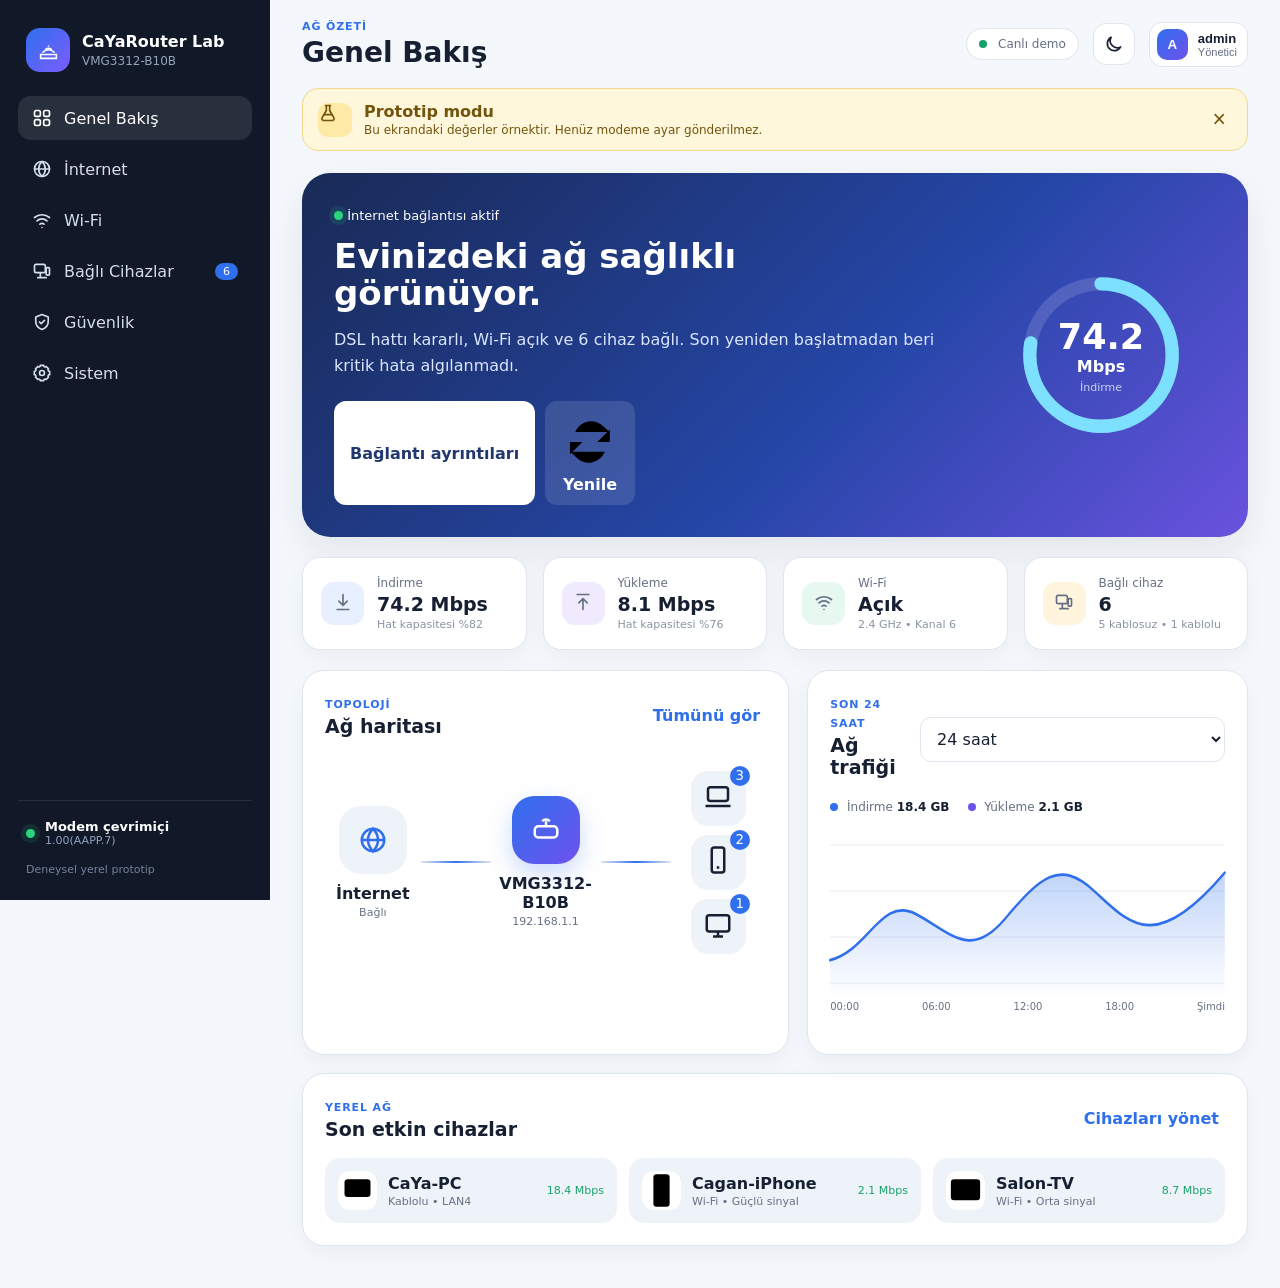
==== ui-prototype/index.html @ 86ac506f "feat: add modern CaYaRouter dashboard prototype" ====
<!doctype html>
<html lang="tr">
<head>
  <meta charset="utf-8">
  <meta name="viewport" content="width=device-width, initial-scale=1">
  <meta name="color-scheme" content="light dark">
  <title>CaYaRouter Lab — Zyxel VMG3312-B10B</title>
  <link rel="stylesheet" href="styles.css">
</head>
<body>
  <div class="app-shell">
    <aside class="sidebar" id="sidebar">
      <div class="brand">
        <div class="brand-mark" aria-hidden="true">
          <svg viewBox="0 0 48 48"><path d="M10 31h28v7H10zM14 27a14 14 0 0 1 20 0M19 22a7 7 0 0 1 10 0M24 16h.01"/></svg>
        </div>
        <div>
          <strong>CaYaRouter Lab</strong>
          <span>VMG3312-B10B</span>
        </div>
      </div>

      <nav class="main-nav" aria-label="Ana menü">
        <button class="nav-item active" data-page="overview">
          <span class="nav-icon" data-icon="dashboard"></span>
          <span>Genel Bakış</span>
        </button>
        <button class="nav-item" data-page="internet">
          <span class="nav-icon" data-icon="globe"></span>
          <span>İnternet</span>
        </button>
        <button class="nav-item" data-page="wifi">
          <span class="nav-icon" data-icon="wifi"></span>
          <span>Wi‑Fi</span>
        </button>
        <button class="nav-item" data-page="devices">
          <span class="nav-icon" data-icon="devices"></span>
          <span>Bağlı Cihazlar</span>
          <span class="nav-count">6</span>
        </button>
        <button class="nav-item" data-page="security">
          <span class="nav-icon" data-icon="shield"></span>
          <span>Güvenlik</span>
        </button>
        <button class="nav-item" data-page="system">
          <span class="nav-icon" data-icon="settings"></span>
          <span>Sistem</span>
        </button>
      </nav>

      <div class="sidebar-footer">
        <div class="device-health">
          <span class="status-dot online"></span>
          <div>
            <strong>Modem çevrimiçi</strong>
            <span>1.00(AAPP.7)</span>
          </div>
        </div>
        <p>Deneysel yerel prototip</p>
      </div>
    </aside>

    <main class="workspace">
      <header class="topbar">
        <div class="topbar-left">
          <button class="icon-button mobile-only" id="menuButton" aria-label="Menüyü aç">
            <span data-icon="menu"></span>
          </button>
          <div>
            <p class="eyebrow" id="pageEyebrow">Ağ özeti</p>
            <h1 id="pageTitle">Genel Bakış</h1>
          </div>
        </div>
        <div class="topbar-actions">
          <div class="live-pill"><span></span> Canlı demo</div>
          <button class="icon-button" id="themeButton" aria-label="Temayı değiştir"><span data-icon="moon"></span></button>
          <button class="profile-button" aria-label="Hesap menüsü">
            <span class="avatar">A</span>
            <span class="profile-copy"><strong>admin</strong><small>Yönetici</small></span>
          </button>
        </div>
      </header>

      <div class="demo-banner">
        <span data-icon="flask"></span>
        <div><strong>Prototip modu</strong><span>Bu ekrandaki değerler örnektir. Henüz modeme ayar gönderilmez.</span></div>
        <button id="dismissBanner" aria-label="Bildirimi kapat">×</button>
      </div>

      <section class="page active" id="page-overview" data-title="Genel Bakış" data-eyebrow="Ağ özeti">
        <div class="hero-card">
          <div class="hero-copy">
            <span class="hero-kicker"><span class="status-dot online"></span> İnternet bağlantısı aktif</span>
            <h2>Evinizdeki ağ sağlıklı görünüyor.</h2>
            <p>DSL hattı kararlı, Wi‑Fi açık ve 6 cihaz bağlı. Son yeniden başlatmadan beri kritik hata algılanmadı.</p>
            <div class="hero-actions">
              <button class="primary-button" data-page-link="internet">Bağlantı ayrıntıları</button>
              <button class="secondary-button" id="refreshOverview"><span data-icon="refresh"></span> Yenile</button>
            </div>
          </div>
          <div class="speed-ring" aria-label="İndirme hızı 74 megabit">
            <svg viewBox="0 0 160 160" role="img">
              <circle class="ring-track" cx="80" cy="80" r="64"></circle>
              <circle class="ring-value" cx="80" cy="80" r="64"></circle>
            </svg>
            <div><strong>74.2</strong><span>Mbps</span><small>İndirme</small></div>
          </div>
        </div>

        <div class="stats-grid">
          <article class="stat-card">
            <div class="stat-icon blue"><span data-icon="download"></span></div>
            <div><span>İndirme</span><strong>74.2 Mbps</strong><small>Hat kapasitesi %82</small></div>
          </article>
          <article class="stat-card">
            <div class="stat-icon violet"><span data-icon="upload"></span></div>
            <div><span>Yükleme</span><strong>8.1 Mbps</strong><small>Hat kapasitesi %76</small></div>
          </article>
          <article class="stat-card">
            <div class="stat-icon green"><span data-icon="wifi"></span></div>
            <div><span>Wi‑Fi</span><strong>Açık</strong><small>2.4 GHz • Kanal 6</small></div>
          </article>
          <article class="stat-card">
            <div class="stat-icon amber"><span data-icon="devices"></span></div>
            <div><span>Bağlı cihaz</span><strong>6</strong><small>5 kablosuz • 1 kablolu</small></div>
          </article>
        </div>

        <div class="content-grid">
          <article class="panel network-panel">
            <div class="panel-header">
              <div><span class="panel-kicker">Topoloji</span><h3>Ağ haritası</h3></div>
              <button class="text-button" data-page-link="devices">Tümünü gör</button>
            </div>
            <div class="network-map">
              <div class="network-node internet-node"><span data-icon="globe"></span><strong>İnternet</strong><small>Bağlı</small></div>
              <div class="network-line line-one"></div>
              <div class="network-node router-node"><span data-icon="router"></span><strong>VMG3312-B10B</strong><small>192.168.1.1</small></div>
              <div class="network-line line-two"></div>
              <div class="client-cluster">
                <div class="client-bubble"><span data-icon="laptop"></span><small>3</small></div>
                <div class="client-bubble"><span data-icon="phone"></span><small>2</small></div>
                <div class="client-bubble"><span data-icon="tv"></span><small>1</small></div>
              </div>
            </div>
          </article>

          <article class="panel activity-panel">
            <div class="panel-header">
              <div><span class="panel-kicker">Son 24 saat</span><h3>Ağ trafiği</h3></div>
              <select aria-label="Trafik süresi"><option>24 saat</option><option>7 gün</option></select>
            </div>
            <div class="traffic-summary"><span><i class="legend download"></i> İndirme <strong>18.4 GB</strong></span><span><i class="legend upload"></i> Yükleme <strong>2.1 GB</strong></span></div>
            <div class="traffic-chart" aria-label="Örnek trafik grafiği">
              <svg viewBox="0 0 620 190" preserveAspectRatio="none">
                <defs><linearGradient id="areaFill" x1="0" y1="0" x2="0" y2="1"><stop offset="0" stop-color="currentColor" stop-opacity=".3"/><stop offset="1" stop-color="currentColor" stop-opacity="0"/></linearGradient></defs>
                <g class="grid-lines"><path d="M0 25H620M0 75H620M0 125H620M0 175H620"/></g>
                <path class="chart-area" d="M0 150 C60 140,80 80,135 100 S220 150,275 105 S360 40,415 75 S510 145,620 55 L620 190 L0 190 Z"/>
                <path class="chart-line" d="M0 150 C60 140,80 80,135 100 S220 150,275 105 S360 40,415 75 S510 145,620 55"/>
              </svg>
              <div class="chart-labels"><span>00:00</span><span>06:00</span><span>12:00</span><span>18:00</span><span>Şimdi</span></div>
            </div>
          </article>
        </div>

        <article class="panel devices-preview">
          <div class="panel-header">
            <div><span class="panel-kicker">Yerel ağ</span><h3>Son etkin cihazlar</h3></div>
            <button class="text-button" data-page-link="devices">Cihazları yönet</button>
          </div>
          <div class="device-list" id="overviewDeviceList"></div>
        </article>
      </section>

      <section class="page" id="page-internet" data-title="İnternet" data-eyebrow="WAN ve DSL">
        <div class="section-grid two-columns">
          <article class="panel detail-card">
            <div class="panel-header"><div><span class="panel-kicker">WAN durumu</span><h3>İnternet bağlantısı</h3></div><span class="badge success">Bağlı</span></div>
            <dl class="detail-list">
              <div><dt>Bağlantı türü</dt><dd>PPPoE</dd></div>
              <div><dt>IPv4 adresi</dt><dd>100.72.18.42</dd></div>
              <div><dt>DNS</dt><dd>Otomatik</dd></div>
              <div><dt>Çalışma süresi</dt><dd>2 saat 18 dakika</dd></div>
            </dl>
          </article>
          <article class="panel detail-card">
            <div class="panel-header"><div><span class="panel-kicker">DSL hattı</span><h3>Hat değerleri</h3></div><span class="badge success">Kararlı</span></div>
            <dl class="detail-list">
              <div><dt>Mod</dt><dd>VDSL2 17a</dd></div>
              <div><dt>SNR</dt><dd>10.8 / 12.1 dB</dd></div>
              <div><dt>Hat zayıflaması</dt><dd>8.4 / 3.1 dB</dd></div>
              <div><dt>CRC hatası</dt><dd>0</dd></div>
            </dl>
          </article>
        </div>
        <article class="panel">
          <div class="panel-header"><div><span class="panel-kicker">Bağlantı profili</span><h3>WAN yapılandırması</h3></div><span class="badge neutral">Salt okunur demo</span></div>
          <div class="form-grid">
            <label>Servis adı<input value="TTNET_VDSL" disabled></label>
            <label>VLAN ID<input value="35" disabled></label>
            <label>MTU<input value="1492" disabled></label>
            <label>IP sürümü<select disabled><option>IPv4 / IPv6</option></select></label>
          </div>
        </article>
      </section>

      <section class="page" id="page-wifi" data-title="Wi‑Fi" data-eyebrow="Kablosuz ağ">
        <div class="section-grid two-columns">
          <article class="panel wifi-card">
            <div class="panel-header"><div><span class="panel-kicker">Ana ağ</span><h3>CaYaHome</h3></div><label class="switch"><input type="checkbox" checked><span></span></label></div>
            <div class="wifi-hero"><span data-icon="wifi"></span><div><strong>2.4 GHz</strong><small>802.11n • Kanal 6 • WPA2</small></div></div>
            <dl class="detail-list compact"><div><dt>Bağlı cihaz</dt><dd>5</dd></div><div><dt>Kanal genişliği</dt><dd>20 MHz</dd></div><div><dt>Sinyal</dt><dd>İyi</dd></div></dl>
            <button class="secondary-button demo-action">Ağı düzenle</button>
          </article>
          <article class="panel wifi-card guest">
            <div class="panel-header"><div><span class="panel-kicker">Misafir ağı</span><h3>CaYaGuest</h3></div><label class="switch"><input type="checkbox"><span></span></label></div>
            <div class="wifi-hero"><span data-icon="users"></span><div><strong>Kapalı</strong><small>Ayrı ve güvenli misafir erişimi</small></div></div>
            <dl class="detail-list compact"><div><dt>İstemci yalıtımı</dt><dd>Açık</dd></div><div><dt>Süre sınırı</dt><dd>4 saat</dd></div><div><dt>Hız sınırı</dt><dd>20 Mbps</dd></div></dl>
            <button class="secondary-button demo-action">Misafir ağı oluştur</button>
          </article>
        </div>
      </section>

      <section class="page" id="page-devices" data-title="Bağlı Cihazlar" data-eyebrow="Yerel ağ istemcileri">
        <article class="panel">
          <div class="panel-header stacked-mobile">
            <div><span class="panel-kicker">6 aktif istemci</span><h3>Cihaz listesi</h3></div>
            <div class="toolbar"><input id="deviceSearch" type="search" placeholder="Cihaz ara"><select id="deviceFilter"><option value="all">Tümü</option><option value="wifi">Kablosuz</option><option value="ethernet">Kablolu</option></select></div>
          </div>
          <div class="device-table-wrap"><table class="device-table"><thead><tr><th>Cihaz</th><th>Bağlantı</th><th>IP adresi</th><th>Aktivite</th><th></th></tr></thead><tbody id="deviceTableBody"></tbody></table></div>
        </article>
      </section>

      <section class="page" id="page-security" data-title="Güvenlik" data-eyebrow="Koruma ve erişim">
        <div class="section-grid three-columns">
          <article class="panel security-card"><span class="security-icon success"><span data-icon="shield"></span></span><h3>Güvenlik duvarı</h3><p>WAN tarafından gelen istenmeyen bağlantılar engelleniyor.</p><label class="switch"><input type="checkbox" checked><span></span></label></article>
          <article class="panel security-card"><span class="security-icon success"><span data-icon="lock"></span></span><h3>WPA2 koruması</h3><p>Ana kablosuz ağ güçlü şifreleme kullanıyor.</p><span class="badge success">Etkin</span></article>
          <article class="panel security-card"><span class="security-icon warning"><span data-icon="alert"></span></span><h3>Uzaktan yönetim</h3><p>WAN üzerinden yönetim erişimi kapalı tutuluyor.</p><span class="badge success">Güvenli</span></article>
        </div>
      </section>

      <section class="page" id="page-system" data-title="Sistem" data-eyebrow="Cihaz yönetimi">
        <div class="section-grid two-columns">
          <article class="panel detail-card">
            <div class="panel-header"><div><span class="panel-kicker">Cihaz</span><h3>Sistem bilgileri</h3></div></div>
            <dl class="detail-list"><div><dt>Model</dt><dd>VMG3312-B10B</dd></div><div><dt>Firmware</dt><dd>1.00(AAPP.7)</dd></div><div><dt>Donanım</dt><dd>Broadcom 963168VX</dd></div><div><dt>Yerel IP</dt><dd>192.168.1.1</dd></div></dl>
          </article>
          <article class="panel quick-actions">
            <div class="panel-header"><div><span class="panel-kicker">Bakım</span><h3>Hızlı işlemler</h3></div></div>
            <button class="action-row demo-action"><span data-icon="backup"></span><div><strong>Yapılandırmayı yedekle</strong><small>Ayarların bir kopyasını indir</small></div><span>›</span></button>
            <button class="action-row demo-action"><span data-icon="refresh"></span><div><strong>Modemi yeniden başlat</strong><small>Bağlantı kısa süre kesilir</small></div><span>›</span></button>
            <button class="action-row demo-action"><span data-icon="update"></span><div><strong>Firmware yönetimi</strong><small>Mevcut sürüm AAPP7</small></div><span>›</span></button>
          </article>
        </div>
      </section>

      <div class="toast" id="toast" role="status" aria-live="polite"></div>
    </main>
  </div>
  <script src="app.js"></script>
</body>
</html>
---- ui-prototype/styles.css ----
:root{--bg:#f4f7fb;--surface:#ffffff;--surface-2:#eef3f9;--text:#172033;--muted:#667085;--line:#dfe6ef;--primary:#2f6fed;--primary-2:#6f52ed;--success:#16a36a;--warning:#f59e0b;--danger:#d92d20;--shadow:0 16px 40px rgba(28,39,64,.08);--radius:22px;--sidebar:#111827;--sidebar-text:#d5deeb}*{box-sizing:border-box}html{font-family:Inter,ui-sans-serif,system-ui,-apple-system,BlinkMacSystemFont,"Segoe UI",sans-serif;background:var(--bg);color:var(--text)}body{margin:0;min-width:320px}.app-shell{display:grid;grid-template-columns:270px 1fr;min-height:100vh}.sidebar{position:sticky;top:0;height:100vh;background:var(--sidebar);color:var(--sidebar-text);padding:24px 18px;display:flex;flex-direction:column;z-index:20}.brand{display:flex;gap:12px;align-items:center;padding:4px 8px 24px}.brand-mark{width:44px;height:44px;border-radius:14px;display:grid;place-items:center;background:linear-gradient(135deg,#2f6fed,#7c5cff)}.brand-mark svg{width:27px;fill:none;stroke:#fff;stroke-width:2.8;stroke-linecap:round}.brand strong{display:block;color:#fff;font-size:16px}.brand span{display:block;font-size:12px;color:#93a4bd;margin-top:3px}.main-nav{display:grid;gap:7px}.nav-item{border:0;background:transparent;color:inherit;width:100%;display:flex;align-items:center;gap:12px;padding:12px 14px;border-radius:13px;cursor:pointer;font:inherit;text-align:left}.nav-item:hover,.nav-item.active{background:rgba(255,255,255,.1);color:#fff}.nav-icon{width:20px;height:20px;display:inline-grid;place-items:center}.nav-icon svg,.icon-button svg,.stat-icon svg,.wifi-hero svg,.security-icon svg,.action-row svg,.demo-banner svg{width:20px;height:20px;fill:none;stroke:currentColor;stroke-width:2;stroke-linecap:round;stroke-linejoin:round}.nav-count{margin-left:auto;background:#2f6fed;color:#fff;border-radius:999px;padding:2px 8px;font-size:11px}.sidebar-footer{margin-top:auto;border-top:1px solid rgba(255,255,255,.1);padding:18px 8px 0}.device-health{display:flex;gap:10px;align-items:center}.device-health strong,.device-health span{display:block}.device-health strong{color:#fff;font-size:13px}.device-health span{font-size:11px;color:#93a4bd}.sidebar-footer p{font-size:11px;color:#74839a;margin:16px 0 0}.status-dot{display:inline-block;width:9px;height:9px;border-radius:50%}.status-dot.online{background:#2bd47d;box-shadow:0 0 0 5px rgba(43,212,125,.12)}.workspace{min-width:0;padding:0 32px 42px}.topbar{height:88px;display:flex;align-items:center;justify-content:space-between;gap:20px}.topbar-left,.topbar-actions{display:flex;align-items:center;gap:14px}.eyebrow,.panel-kicker{margin:0;color:var(--primary);font-weight:700;text-transform:uppercase;letter-spacing:.08em;font-size:11px}.topbar h1{margin:3px 0 0;font-size:28px}.live-pill{padding:8px 12px;border:1px solid var(--line);border-radius:999px;background:var(--surface);font-size:12px;color:var(--muted)}.live-pill span{display:inline-block;width:8px;height:8px;background:var(--success);border-radius:50%;margin-right:7px}.icon-button,.profile-button{border:1px solid var(--line);background:var(--surface);color:var(--text);border-radius:13px;cursor:pointer}.icon-button{width:42px;height:42px;display:grid;place-items:center}.profile-button{display:flex;align-items:center;gap:10px;padding:6px 10px 6px 7px}.avatar{width:31px;height:31px;border-radius:10px;display:grid;place-items:center;background:linear-gradient(135deg,#2f6fed,#6f52ed);color:#fff;font-weight:800}.profile-copy strong,.profile-copy small{display:block;text-align:left}.profile-copy strong{font-size:13px}.profile-copy small{font-size:11px;color:var(--muted)}.demo-banner{display:flex;align-items:center;gap:12px;background:#fff7dc;border:1px solid #f4d98b;color:#72540c;border-radius:16px;padding:13px 15px;margin-bottom:22px}.demo-banner>span{width:34px;height:34px;display:grid;place-items:center;background:#ffe9a6;border-radius:10px}.demo-banner strong,.demo-banner span{display:block}.demo-banner div span{font-size:12px;margin-top:2px}.demo-banner button{margin-left:auto;border:0;background:transparent;font-size:23px;color:inherit;cursor:pointer}.page{display:none;animation:fade .18s ease}.page.active{display:block}@keyframes fade{from{opacity:.4;transform:translateY(4px)}to{opacity:1;transform:none}}.hero-card{display:grid;grid-template-columns:1fr 230px;align-items:center;gap:36px;padding:32px;background:linear-gradient(135deg,#192a56,#2546a7 58%,#6952de);color:#fff;border-radius:28px;box-shadow:var(--shadow)}.hero-kicker{font-size:13px}.hero-copy h2{font-size:34px;line-height:1.08;margin:14px 0 10px;max-width:700px}.hero-copy p{max-width:690px;color:#dbe6ff;line-height:1.6}.hero-actions{display:flex;gap:10px;margin-top:22px}.primary-button,.secondary-button,.text-button{border:0;font:inherit;cursor:pointer}.primary-button{background:#fff;color:#20386f;border-radius:12px;padding:11px 16px;font-weight:750}.secondary-button{background:var(--surface-2);color:var(--text);border-radius:12px;padding:11px 15px;font-weight:700}.hero-card .secondary-button{background:rgba(255,255,255,.12);color:#fff}.speed-ring{position:relative;width:178px;height:178px;justify-self:center}.speed-ring svg{width:100%;transform:rotate(-90deg)}.ring-track,.ring-value{fill:none;stroke-width:12}.ring-track{stroke:rgba(255,255,255,.14)}.ring-value{stroke:#7ee0ff;stroke-dasharray:402;stroke-dashoffset:90;stroke-linecap:round}.speed-ring div{position:absolute;inset:0;display:grid;place-content:center;text-align:center}.speed-ring strong{font-size:35px}.speed-ring span,.speed-ring small{display:block}.speed-ring span{font-weight:700}.speed-ring small{color:#c8d4ef;font-size:11px;margin-top:5px}.stats-grid{display:grid;grid-template-columns:repeat(4,1fr);gap:16px;margin:20px 0}.stat-card,.panel{background:var(--surface);border:1px solid var(--line);box-shadow:0 8px 22px rgba(28,39,64,.045)}.stat-card{display:flex;gap:13px;align-items:center;padding:18px;border-radius:18px}.stat-icon{width:43px;height:43px;border-radius:13px;display:grid;place-items:center}.stat-icon.blue{background:#e8f0ff;color:#2f6fed}.stat-icon.violet{background:#efeafd;color:#6f52ed}.stat-icon.green{background:#e7f8f1;color:#16a36a}.stat-icon.amber{background:#fff4dd;color:#d98b00}.stat-card span,.stat-card strong,.stat-card small{display:block}.stat-card span{color:var(--muted);font-size:12px}.stat-card strong{font-size:19px;margin:3px 0}.stat-card small{color:#8a94a6;font-size:11px}.content-grid{display:grid;grid-template-columns:1.05fr .95fr;gap:18px}.panel{border-radius:var(--radius);padding:22px}.panel-header{display:flex;align-items:center;justify-content:space-between;gap:14px}.panel-header h3{margin:3px 0 0;font-size:19px}.text-button{background:transparent;color:var(--primary);font-weight:700}.network-map{min-height:250px;display:grid;grid-template-columns:1fr 70px 1.15fr 70px 1fr;align-items:center}.network-node{text-align:center}.network-node>span{width:68px;height:68px;border-radius:22px;display:grid;place-items:center;margin:0 auto 10px;background:var(--surface-2);color:var(--primary)}.network-node svg,.client-bubble svg{width:30px;height:30px;fill:none;stroke:currentColor;stroke-width:2}.network-node strong,.network-node small{display:block}.network-node small{font-size:11px;color:var(--muted);margin-top:3px}.router-node>span{background:linear-gradient(135deg,#2f6fed,#6f52ed);color:#fff;box-shadow:0 10px 25px rgba(47,111,237,.25)}.network-line{height:2px;background:linear-gradient(90deg,var(--line),var(--primary),var(--line))}.client-cluster{display:flex;justify-content:center;gap:9px;flex-wrap:wrap}.client-bubble{position:relative;width:55px;height:55px;border-radius:17px;background:var(--surface-2);display:grid;place-items:center;color:var(--text)}.client-bubble small{position:absolute;right:-4px;top:-5px;background:var(--primary);color:#fff;width:20px;height:20px;border-radius:50%;display:grid;place-items:center}.traffic-summary{display:flex;gap:18px;margin:22px 0 8px;color:var(--muted);font-size:12px}.traffic-summary strong{color:var(--text)}.legend{display:inline-block;width:8px;height:8px;border-radius:50%;margin-right:5px}.legend.download{background:var(--primary)}.legend.upload{background:var(--primary-2)}.traffic-chart{height:210px;color:var(--primary)}.traffic-chart svg{width:100%;height:175px;overflow:visible}.grid-lines path{stroke:var(--line);stroke-width:1}.chart-area{fill:url(#areaFill)}.chart-line{fill:none;stroke:currentColor;stroke-width:3;stroke-linecap:round}.chart-labels{display:flex;justify-content:space-between;color:var(--muted);font-size:10px}.devices-preview{margin-top:18px}.device-list{display:grid;grid-template-columns:repeat(3,1fr);gap:12px;margin-top:18px}.device-card{display:flex;align-items:center;gap:11px;padding:13px;border-radius:15px;background:var(--surface-2)}.device-card .device-icon{width:39px;height:39px;border-radius:12px;background:var(--surface);display:grid;place-items:center}.device-card strong,.device-card small{display:block}.device-card small{color:var(--muted);font-size:11px;margin-top:2px}.device-card .device-activity{margin-left:auto;font-size:11px;color:var(--success)}.section-grid{display:grid;gap:18px}.two-columns{grid-template-columns:repeat(2,1fr)}.three-columns{grid-template-columns:repeat(3,1fr)}.detail-list{margin:18px 0 0}.detail-list div{display:flex;justify-content:space-between;gap:14px;padding:13px 0;border-bottom:1px solid var(--line)}.detail-list div:last-child{border-bottom:0}.detail-list dt{color:var(--muted)}.detail-list dd{margin:0;font-weight:700}.detail-list.compact{font-size:13px}.badge{padding:6px 9px;border-radius:999px;font-size:11px;font-weight:700}.badge.success{background:#e8f8f1;color:#0d8a59}.badge.neutral{background:var(--surface-2);color:var(--muted)}.form-grid{display:grid;grid-template-columns:repeat(2,1fr);gap:16px;margin-top:20px}.form-grid label{font-size:12px;color:var(--muted)}input,select{width:100%;margin-top:7px;padding:11px 12px;border:1px solid var(--line);border-radius:11px;background:var(--surface);color:var(--text);font:inherit}.wifi-card .secondary-button{margin-top:16px}.wifi-hero{display:flex;align-items:center;gap:15px;margin:22px 0;background:var(--surface-2);padding:17px;border-radius:16px}.wifi-hero>span{width:48px;height:48px;display:grid;place-items:center;background:var(--surface);border-radius:15px;color:var(--primary)}.wifi-hero strong,.wifi-hero small{display:block}.wifi-hero small{color:var(--muted);margin-top:4px}.switch{display:inline-flex}.switch input{display:none}.switch span{width:44px;height:25px;border-radius:999px;background:#cbd5e1;position:relative;transition:.2s}.switch span:after{content:"";position:absolute;width:19px;height:19px;border-radius:50%;background:#fff;left:3px;top:3px;transition:.2s}.switch input:checked+span{background:var(--primary)}.switch input:checked+span:after{transform:translateX(19px)}.toolbar{display:flex;gap:10px}.toolbar input{width:230px}.toolbar input,.toolbar select{margin:0}.device-table-wrap{overflow:auto;margin-top:18px}.device-table{border-collapse:collapse;width:100%;min-width:760px}.device-table th,.device-table td{text-align:left;padding:14px;border-bottom:1px solid var(--line);font-size:13px}.device-table th{color:var(--muted);font-size:11px;text-transform:uppercase;letter-spacing:.06em}.table-device{display:flex;align-items:center;gap:11px}.table-device>span{width:38px;height:38px;border-radius:11px;background:var(--surface-2);display:grid;place-items:center}.table-device strong,.table-device small{display:block}.table-device small{color:var(--muted);font-size:11px}.table-action{border:0;background:var(--surface-2);border-radius:9px;padding:7px 10px;cursor:pointer;color:var(--text)}.security-card{position:relative}.security-icon{width:48px;height:48px;border-radius:15px;display:grid;place-items:center}.security-icon.success{background:#e8f8f1;color:var(--success)}.security-icon.warning{background:#fff4dd;color:var(--warning)}.security-card h3{margin:17px 0 7px}.security-card p{color:var(--muted);line-height:1.55;min-height:72px}.quick-actions{display:grid;gap:6px}.action-row{display:flex;align-items:center;gap:13px;border:0;background:transparent;padding:13px;border-radius:13px;color:var(--text);cursor:pointer;text-align:left}.action-row:hover{background:var(--surface-2)}.action-row>span:first-child{width:40px;height:40px;border-radius:12px;background:var(--surface-2);display:grid;place-items:center;color:var(--primary)}.action-row div{flex:1}.action-row strong,.action-row small{display:block}.action-row small{color:var(--muted);margin-top:3px}.toast{position:fixed;right:28px;bottom:28px;background:#172033;color:#fff;padding:13px 16px;border-radius:12px;box-shadow:var(--shadow);opacity:0;transform:translateY(10px);pointer-events:none;transition:.2s;z-index:50}.toast.show{opacity:1;transform:none}.mobile-only{display:none}[data-theme="dark"]{--bg:#0d1422;--surface:#151e2e;--surface-2:#1b2739;--text:#e7edf7;--muted:#9eabc0;--line:#273448;--shadow:0 16px 40px rgba(0,0,0,.24);--sidebar:#080d16}[data-theme="dark"] .demo-banner{background:#2f2a16;border-color:#574b1f;color:#f4dc95}[data-theme="dark"] .primary-button{background:#fff;color:#18284f}@media(max-width:1100px){.stats-grid{grid-template-columns:repeat(2,1fr)}.content-grid,.two-columns{grid-template-columns:1fr}.three-columns{grid-template-columns:1fr 1fr}.device-list{grid-template-columns:repeat(2,1fr)}}@media(max-width:820px){.app-shell{display:block}.sidebar{position:fixed;left:-290px;width:270px;transition:.2s;box-shadow:20px 0 50px rgba(0,0,0,.25)}.sidebar.open{left:0}.workspace{padding:0 18px 35px}.mobile-only{display:grid}.topbar{height:78px}.profile-copy,.live-pill{display:none}.hero-card{grid-template-columns:1fr;padding:25px}.speed-ring{display:none}.hero-copy h2{font-size:27px}.content-grid,.two-columns,.three-columns{grid-template-columns:1fr}.network-map{grid-template-columns:1fr;gap:15px}.network-line{width:2px;height:35px;margin:auto}.device-list{grid-template-columns:1fr}.toolbar{width:100%;margin-top:12px}.toolbar input{width:100%}.stacked-mobile{align-items:stretch;flex-direction:column}}@media(max-width:540px){.stats-grid{grid-template-columns:1fr}.topbar h1{font-size:23px}.hero-actions{flex-direction:column}.hero-actions button{width:100%}.form-grid{grid-template-columns:1fr}.traffic-summary{flex-direction:column;gap:6px}.panel{padding:18px}.workspace{padding-inline:12px}}
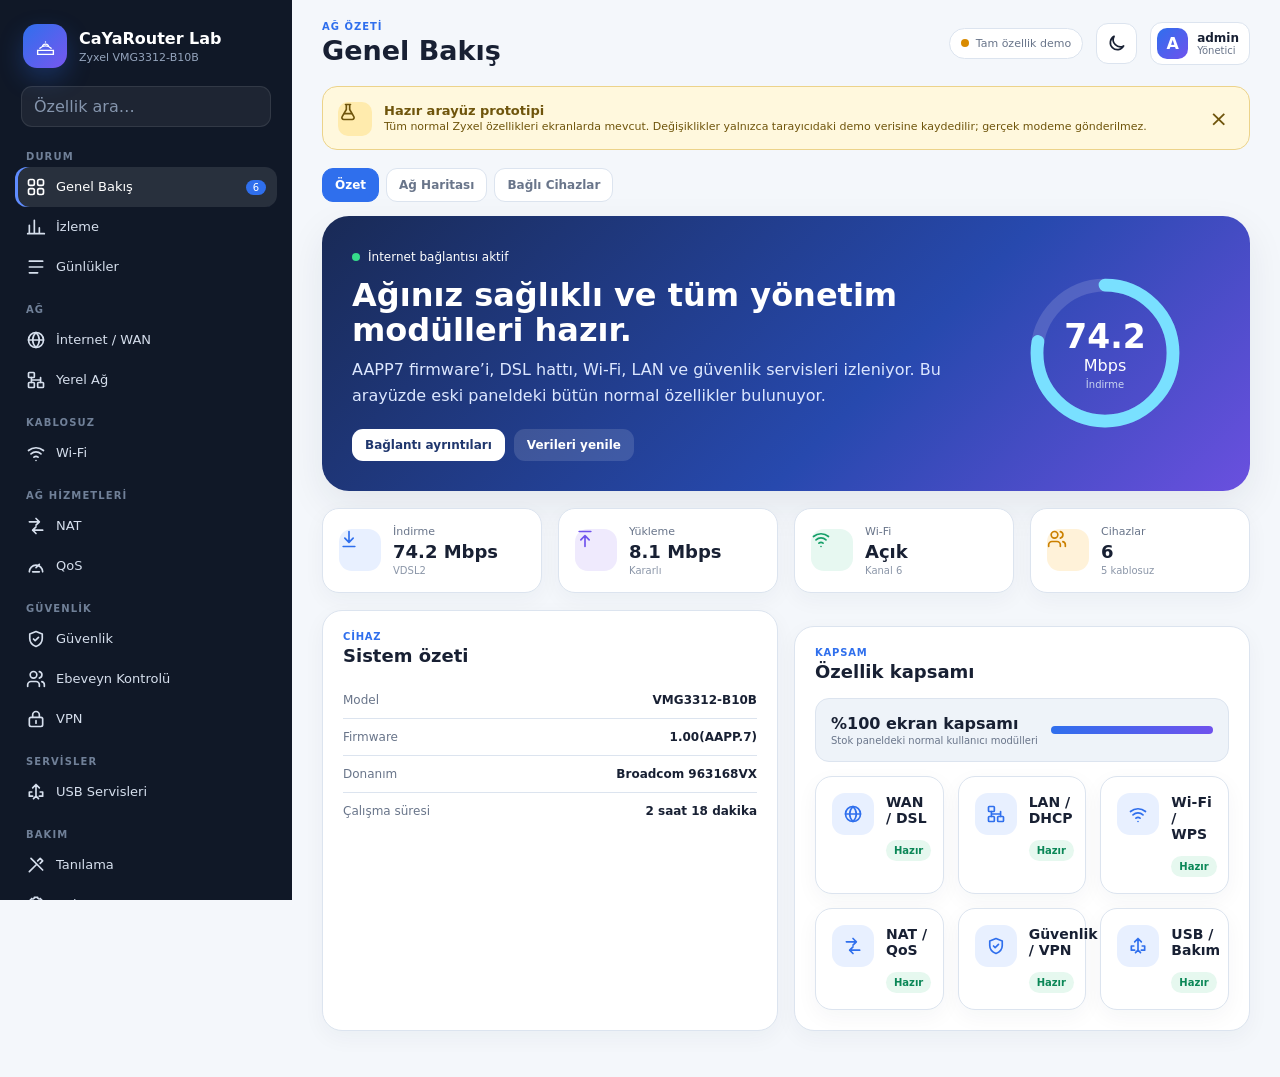
==== commit 40abe6f8: "feat: expand prototype to full Zyxel management UI" ====
--- a/ui-prototype/index.html
+++ b/ui-prototype/index.html
@@ -5,7 +5,7 @@
   <meta name="viewport" content="width=device-width, initial-scale=1">
   <meta name="color-scheme" content="light dark">
   <title>CaYaRouter Lab — Zyxel VMG3312-B10B</title>
-  <link rel="stylesheet" href="styles.css">
+  <link rel="stylesheet" href="full-styles.css">
 </head>
 <body>
   <div class="app-shell">
@@ -14,249 +14,48 @@
         <div class="brand-mark" aria-hidden="true">
           <svg viewBox="0 0 48 48"><path d="M10 31h28v7H10zM14 27a14 14 0 0 1 20 0M19 22a7 7 0 0 1 10 0M24 16h.01"/></svg>
         </div>
-        <div>
-          <strong>CaYaRouter Lab</strong>
-          <span>VMG3312-B10B</span>
-        </div>
+        <div><strong>CaYaRouter Lab</strong><span>Zyxel VMG3312-B10B</span></div>
       </div>
-
-      <nav class="main-nav" aria-label="Ana menü">
-        <button class="nav-item active" data-page="overview">
-          <span class="nav-icon" data-icon="dashboard"></span>
-          <span>Genel Bakış</span>
-        </button>
-        <button class="nav-item" data-page="internet">
-          <span class="nav-icon" data-icon="globe"></span>
-          <span>İnternet</span>
-        </button>
-        <button class="nav-item" data-page="wifi">
-          <span class="nav-icon" data-icon="wifi"></span>
-          <span>Wi‑Fi</span>
-        </button>
-        <button class="nav-item" data-page="devices">
-          <span class="nav-icon" data-icon="devices"></span>
-          <span>Bağlı Cihazlar</span>
-          <span class="nav-count">6</span>
-        </button>
-        <button class="nav-item" data-page="security">
-          <span class="nav-icon" data-icon="shield"></span>
-          <span>Güvenlik</span>
-        </button>
-        <button class="nav-item" data-page="system">
-          <span class="nav-icon" data-icon="settings"></span>
-          <span>Sistem</span>
-        </button>
-      </nav>
-
+      <div class="nav-search"><input id="menuSearch" type="search" placeholder="Özellik ara…" aria-label="Menüde ara"></div>
+      <nav id="mainNav" aria-label="Yönetim menüsü"></nav>
       <div class="sidebar-footer">
-        <div class="device-health">
-          <span class="status-dot online"></span>
-          <div>
-            <strong>Modem çevrimiçi</strong>
-            <span>1.00(AAPP.7)</span>
-          </div>
-        </div>
-        <p>Deneysel yerel prototip</p>
+        <div class="health-row"><i class="health-dot"></i><div><strong>Modem çevrimiçi</strong><small>1.00(AAPP.7) • Demo veri katmanı</small></div></div>
       </div>
     </aside>
 
     <main class="workspace">
       <header class="topbar">
         <div class="topbar-left">
-          <button class="icon-button mobile-only" id="menuButton" aria-label="Menüyü aç">
-            <span data-icon="menu"></span>
-          </button>
-          <div>
-            <p class="eyebrow" id="pageEyebrow">Ağ özeti</p>
-            <h1 id="pageTitle">Genel Bakış</h1>
-          </div>
+          <button class="icon-button mobile-only" id="menuButton" aria-label="Menüyü aç"><span data-icon="menu"></span></button>
+          <div><p class="eyebrow" id="pageEyebrow">Ağ özeti</p><h1 id="pageTitle">Genel Bakış</h1></div>
         </div>
         <div class="topbar-actions">
-          <div class="live-pill"><span></span> Canlı demo</div>
+          <div class="mode-pill"><i></i> Tam özellik demo</div>
           <button class="icon-button" id="themeButton" aria-label="Temayı değiştir"><span data-icon="moon"></span></button>
-          <button class="profile-button" aria-label="Hesap menüsü">
-            <span class="avatar">A</span>
-            <span class="profile-copy"><strong>admin</strong><small>Yönetici</small></span>
-          </button>
+          <button class="profile-button" type="button"><span class="avatar">A</span><span class="profile-copy"><strong>admin</strong><small>Yönetici</small></span></button>
         </div>
       </header>
 
-      <div class="demo-banner">
-        <span data-icon="flask"></span>
-        <div><strong>Prototip modu</strong><span>Bu ekrandaki değerler örnektir. Henüz modeme ayar gönderilmez.</span></div>
+      <div class="safety-banner" id="safetyBanner">
+        <span class="banner-icon" data-icon="flask"></span>
+        <div><strong>Hazır arayüz prototipi</strong><span>Tüm normal Zyxel özellikleri ekranlarda mevcut. Değişiklikler yalnızca tarayıcıdaki demo verisine kaydedilir; gerçek modeme gönderilmez.</span></div>
         <button id="dismissBanner" aria-label="Bildirimi kapat">×</button>
       </div>
 
-      <section class="page active" id="page-overview" data-title="Genel Bakış" data-eyebrow="Ağ özeti">
-        <div class="hero-card">
-          <div class="hero-copy">
-            <span class="hero-kicker"><span class="status-dot online"></span> İnternet bağlantısı aktif</span>
-            <h2>Evinizdeki ağ sağlıklı görünüyor.</h2>
-            <p>DSL hattı kararlı, Wi‑Fi açık ve 6 cihaz bağlı. Son yeniden başlatmadan beri kritik hata algılanmadı.</p>
-            <div class="hero-actions">
-              <button class="primary-button" data-page-link="internet">Bağlantı ayrıntıları</button>
-              <button class="secondary-button" id="refreshOverview"><span data-icon="refresh"></span> Yenile</button>
-            </div>
-          </div>
-          <div class="speed-ring" aria-label="İndirme hızı 74 megabit">
-            <svg viewBox="0 0 160 160" role="img">
-              <circle class="ring-track" cx="80" cy="80" r="64"></circle>
-              <circle class="ring-value" cx="80" cy="80" r="64"></circle>
-            </svg>
-            <div><strong>74.2</strong><span>Mbps</span><small>İndirme</small></div>
-          </div>
-        </div>
-
-        <div class="stats-grid">
-          <article class="stat-card">
-            <div class="stat-icon blue"><span data-icon="download"></span></div>
-            <div><span>İndirme</span><strong>74.2 Mbps</strong><small>Hat kapasitesi %82</small></div>
-          </article>
-          <article class="stat-card">
-            <div class="stat-icon violet"><span data-icon="upload"></span></div>
-            <div><span>Yükleme</span><strong>8.1 Mbps</strong><small>Hat kapasitesi %76</small></div>
-          </article>
-          <article class="stat-card">
-            <div class="stat-icon green"><span data-icon="wifi"></span></div>
-            <div><span>Wi‑Fi</span><strong>Açık</strong><small>2.4 GHz • Kanal 6</small></div>
-          </article>
-          <article class="stat-card">
-            <div class="stat-icon amber"><span data-icon="devices"></span></div>
-            <div><span>Bağlı cihaz</span><strong>6</strong><small>5 kablosuz • 1 kablolu</small></div>
-          </article>
-        </div>
-
-        <div class="content-grid">
-          <article class="panel network-panel">
-            <div class="panel-header">
-              <div><span class="panel-kicker">Topoloji</span><h3>Ağ haritası</h3></div>
-              <button class="text-button" data-page-link="devices">Tümünü gör</button>
-            </div>
-            <div class="network-map">
-              <div class="network-node internet-node"><span data-icon="globe"></span><strong>İnternet</strong><small>Bağlı</small></div>
-              <div class="network-line line-one"></div>
-              <div class="network-node router-node"><span data-icon="router"></span><strong>VMG3312-B10B</strong><small>192.168.1.1</small></div>
-              <div class="network-line line-two"></div>
-              <div class="client-cluster">
-                <div class="client-bubble"><span data-icon="laptop"></span><small>3</small></div>
-                <div class="client-bubble"><span data-icon="phone"></span><small>2</small></div>
-                <div class="client-bubble"><span data-icon="tv"></span><small>1</small></div>
-              </div>
-            </div>
-          </article>
-
-          <article class="panel activity-panel">
-            <div class="panel-header">
-              <div><span class="panel-kicker">Son 24 saat</span><h3>Ağ trafiği</h3></div>
-              <select aria-label="Trafik süresi"><option>24 saat</option><option>7 gün</option></select>
-            </div>
-            <div class="traffic-summary"><span><i class="legend download"></i> İndirme <strong>18.4 GB</strong></span><span><i class="legend upload"></i> Yükleme <strong>2.1 GB</strong></span></div>
-            <div class="traffic-chart" aria-label="Örnek trafik grafiği">
-              <svg viewBox="0 0 620 190" preserveAspectRatio="none">
-                <defs><linearGradient id="areaFill" x1="0" y1="0" x2="0" y2="1"><stop offset="0" stop-color="currentColor" stop-opacity=".3"/><stop offset="1" stop-color="currentColor" stop-opacity="0"/></linearGradient></defs>
-                <g class="grid-lines"><path d="M0 25H620M0 75H620M0 125H620M0 175H620"/></g>
-                <path class="chart-area" d="M0 150 C60 140,80 80,135 100 S220 150,275 105 S360 40,415 75 S510 145,620 55 L620 190 L0 190 Z"/>
-                <path class="chart-line" d="M0 150 C60 140,80 80,135 100 S220 150,275 105 S360 40,415 75 S510 145,620 55"/>
-              </svg>
-              <div class="chart-labels"><span>00:00</span><span>06:00</span><span>12:00</span><span>18:00</span><span>Şimdi</span></div>
-            </div>
-          </article>
-        </div>
-
-        <article class="panel devices-preview">
-          <div class="panel-header">
-            <div><span class="panel-kicker">Yerel ağ</span><h3>Son etkin cihazlar</h3></div>
-            <button class="text-button" data-page-link="devices">Cihazları yönet</button>
-          </div>
-          <div class="device-list" id="overviewDeviceList"></div>
-        </article>
-      </section>
-
-      <section class="page" id="page-internet" data-title="İnternet" data-eyebrow="WAN ve DSL">
-        <div class="section-grid two-columns">
-          <article class="panel detail-card">
-            <div class="panel-header"><div><span class="panel-kicker">WAN durumu</span><h3>İnternet bağlantısı</h3></div><span class="badge success">Bağlı</span></div>
-            <dl class="detail-list">
-              <div><dt>Bağlantı türü</dt><dd>PPPoE</dd></div>
-              <div><dt>IPv4 adresi</dt><dd>100.72.18.42</dd></div>
-              <div><dt>DNS</dt><dd>Otomatik</dd></div>
-              <div><dt>Çalışma süresi</dt><dd>2 saat 18 dakika</dd></div>
-            </dl>
-          </article>
-          <article class="panel detail-card">
-            <div class="panel-header"><div><span class="panel-kicker">DSL hattı</span><h3>Hat değerleri</h3></div><span class="badge success">Kararlı</span></div>
-            <dl class="detail-list">
-              <div><dt>Mod</dt><dd>VDSL2 17a</dd></div>
-              <div><dt>SNR</dt><dd>10.8 / 12.1 dB</dd></div>
-              <div><dt>Hat zayıflaması</dt><dd>8.4 / 3.1 dB</dd></div>
-              <div><dt>CRC hatası</dt><dd>0</dd></div>
-            </dl>
-          </article>
-        </div>
-        <article class="panel">
-          <div class="panel-header"><div><span class="panel-kicker">Bağlantı profili</span><h3>WAN yapılandırması</h3></div><span class="badge neutral">Salt okunur demo</span></div>
-          <div class="form-grid">
-            <label>Servis adı<input value="TTNET_VDSL" disabled></label>
-            <label>VLAN ID<input value="35" disabled></label>
-            <label>MTU<input value="1492" disabled></label>
-            <label>IP sürümü<select disabled><option>IPv4 / IPv6</option></select></label>
-          </div>
-        </article>
-      </section>
-
-      <section class="page" id="page-wifi" data-title="Wi‑Fi" data-eyebrow="Kablosuz ağ">
-        <div class="section-grid two-columns">
-          <article class="panel wifi-card">
-            <div class="panel-header"><div><span class="panel-kicker">Ana ağ</span><h3>CaYaHome</h3></div><label class="switch"><input type="checkbox" checked><span></span></label></div>
-            <div class="wifi-hero"><span data-icon="wifi"></span><div><strong>2.4 GHz</strong><small>802.11n • Kanal 6 • WPA2</small></div></div>
-            <dl class="detail-list compact"><div><dt>Bağlı cihaz</dt><dd>5</dd></div><div><dt>Kanal genişliği</dt><dd>20 MHz</dd></div><div><dt>Sinyal</dt><dd>İyi</dd></div></dl>
-            <button class="secondary-button demo-action">Ağı düzenle</button>
-          </article>
-          <article class="panel wifi-card guest">
-            <div class="panel-header"><div><span class="panel-kicker">Misafir ağı</span><h3>CaYaGuest</h3></div><label class="switch"><input type="checkbox"><span></span></label></div>
-            <div class="wifi-hero"><span data-icon="users"></span><div><strong>Kapalı</strong><small>Ayrı ve güvenli misafir erişimi</small></div></div>
-            <dl class="detail-list compact"><div><dt>İstemci yalıtımı</dt><dd>Açık</dd></div><div><dt>Süre sınırı</dt><dd>4 saat</dd></div><div><dt>Hız sınırı</dt><dd>20 Mbps</dd></div></dl>
-            <button class="secondary-button demo-action">Misafir ağı oluştur</button>
-          </article>
-        </div>
-      </section>
-
-      <section class="page" id="page-devices" data-title="Bağlı Cihazlar" data-eyebrow="Yerel ağ istemcileri">
-        <article class="panel">
-          <div class="panel-header stacked-mobile">
-            <div><span class="panel-kicker">6 aktif istemci</span><h3>Cihaz listesi</h3></div>
-            <div class="toolbar"><input id="deviceSearch" type="search" placeholder="Cihaz ara"><select id="deviceFilter"><option value="all">Tümü</option><option value="wifi">Kablosuz</option><option value="ethernet">Kablolu</option></select></div>
-          </div>
-          <div class="device-table-wrap"><table class="device-table"><thead><tr><th>Cihaz</th><th>Bağlantı</th><th>IP adresi</th><th>Aktivite</th><th></th></tr></thead><tbody id="deviceTableBody"></tbody></table></div>
-        </article>
-      </section>
-
-      <section class="page" id="page-security" data-title="Güvenlik" data-eyebrow="Koruma ve erişim">
-        <div class="section-grid three-columns">
-          <article class="panel security-card"><span class="security-icon success"><span data-icon="shield"></span></span><h3>Güvenlik duvarı</h3><p>WAN tarafından gelen istenmeyen bağlantılar engelleniyor.</p><label class="switch"><input type="checkbox" checked><span></span></label></article>
-          <article class="panel security-card"><span class="security-icon success"><span data-icon="lock"></span></span><h3>WPA2 koruması</h3><p>Ana kablosuz ağ güçlü şifreleme kullanıyor.</p><span class="badge success">Etkin</span></article>
-          <article class="panel security-card"><span class="security-icon warning"><span data-icon="alert"></span></span><h3>Uzaktan yönetim</h3><p>WAN üzerinden yönetim erişimi kapalı tutuluyor.</p><span class="badge success">Güvenli</span></article>
-        </div>
-      </section>
-
-      <section class="page" id="page-system" data-title="Sistem" data-eyebrow="Cihaz yönetimi">
-        <div class="section-grid two-columns">
-          <article class="panel detail-card">
-            <div class="panel-header"><div><span class="panel-kicker">Cihaz</span><h3>Sistem bilgileri</h3></div></div>
-            <dl class="detail-list"><div><dt>Model</dt><dd>VMG3312-B10B</dd></div><div><dt>Firmware</dt><dd>1.00(AAPP.7)</dd></div><div><dt>Donanım</dt><dd>Broadcom 963168VX</dd></div><div><dt>Yerel IP</dt><dd>192.168.1.1</dd></div></dl>
-          </article>
-          <article class="panel quick-actions">
-            <div class="panel-header"><div><span class="panel-kicker">Bakım</span><h3>Hızlı işlemler</h3></div></div>
-            <button class="action-row demo-action"><span data-icon="backup"></span><div><strong>Yapılandırmayı yedekle</strong><small>Ayarların bir kopyasını indir</small></div><span>›</span></button>
-            <button class="action-row demo-action"><span data-icon="refresh"></span><div><strong>Modemi yeniden başlat</strong><small>Bağlantı kısa süre kesilir</small></div><span>›</span></button>
-            <button class="action-row demo-action"><span data-icon="update"></span><div><strong>Firmware yönetimi</strong><small>Mevcut sürüm AAPP7</small></div><span>›</span></button>
-          </article>
-        </div>
-      </section>
-
+      <div class="tabbar" id="tabbar" aria-label="Sayfa sekmeleri"></div>
+      <section class="page-content" id="pageContent" aria-live="polite"></section>
       <div class="toast" id="toast" role="status" aria-live="polite"></div>
     </main>
   </div>
-  <script src="app.js"></script>
+
+  <div class="modal-backdrop" id="modalBackdrop" role="dialog" aria-modal="true" aria-labelledby="modalTitle">
+    <div class="modal">
+      <div class="modal-header"><h3 id="modalTitle">Kayıt ekle</h3><button class="modal-close" id="modalClose" aria-label="Kapat">×</button></div>
+      <div id="modalBody"></div>
+      <div class="modal-footer"><button class="secondary-button" id="modalCancel">Vazgeç</button><button class="primary-button" id="modalSave">Kaydet</button></div>
+    </div>
+  </div>
+
+  <script src="full-app.js"></script>
 </body>
 </html>
--- a/ui-prototype/full-styles.css
+++ b/ui-prototype/full-styles.css
@@ -0,0 +1 @@
+:root{--bg:#f4f7fb;--surface:#fff;--surface2:#eef3f9;--surface3:#e5ecf5;--text:#182033;--muted:#69758a;--line:#dce4ef;--primary:#2f6fed;--primary2:#6f52ed;--success:#159f68;--warning:#d98b00;--danger:#d33a2c;--sidebar:#101827;--sidebarText:#d6dfed;--shadow:0 14px 38px rgba(27,39,68,.08);--radius:20px}*{box-sizing:border-box}html{font-family:Inter,ui-sans-serif,system-ui,-apple-system,BlinkMacSystemFont,"Segoe UI",sans-serif;background:var(--bg);color:var(--text)}body{margin:0;min-width:320px;background:var(--bg)}button,input,select,textarea{font:inherit}.app-shell{min-height:100vh;display:grid;grid-template-columns:292px minmax(0,1fr)}.sidebar{position:sticky;top:0;height:100vh;background:var(--sidebar);color:var(--sidebarText);display:flex;flex-direction:column;padding:20px 15px;overflow:auto;z-index:30}.brand{display:flex;align-items:center;gap:12px;padding:4px 8px 18px}.brand-mark{width:44px;height:44px;border-radius:14px;display:grid;place-items:center;color:#fff;background:linear-gradient(135deg,#2f6fed,#7757ee);box-shadow:0 10px 24px rgba(47,111,237,.28)}.brand-mark svg{width:27px;height:27px;fill:none;stroke:currentColor;stroke-width:2.4;stroke-linecap:round}.brand strong,.brand span{display:block}.brand strong{color:#fff;font-size:16px}.brand span{color:#94a4bc;font-size:11px;margin-top:3px}.nav-search{padding:0 6px 14px}.nav-search input{width:100%;border:1px solid rgba(255,255,255,.09);background:rgba(255,255,255,.06);color:#fff;border-radius:11px;padding:10px 12px;outline:none}.nav-search input::placeholder{color:#8595ad}.nav-group{margin:3px 0 10px}.nav-group-label{display:block;padding:7px 11px 5px;color:#708098;font-size:10px;font-weight:800;text-transform:uppercase;letter-spacing:.11em}.nav-item{width:100%;border:0;background:transparent;color:inherit;border-radius:12px;padding:10px 11px;display:flex;align-items:center;gap:10px;cursor:pointer;text-align:left}.nav-item:hover,.nav-item.active{background:rgba(255,255,255,.1);color:#fff}.nav-item.active{box-shadow:inset 3px 0 0 #5f8cff}.nav-icon{width:20px;height:20px;display:grid;place-items:center;flex:none}.nav-icon svg,.icon-button svg,.status-icon svg,.feature-icon svg,.action-icon svg,.banner-icon svg{width:20px;height:20px;fill:none;stroke:currentColor;stroke-width:2;stroke-linecap:round;stroke-linejoin:round}.nav-text{font-size:13px;line-height:1.2}.nav-badge{margin-left:auto;border-radius:999px;background:#2f6fed;color:#fff;padding:2px 7px;font-size:10px}.sidebar-footer{margin-top:auto;border-top:1px solid rgba(255,255,255,.09);padding:14px 8px 2px}.health-row{display:flex;align-items:center;gap:9px}.health-dot{width:9px;height:9px;border-radius:50%;background:#29d37d;box-shadow:0 0 0 5px rgba(41,211,125,.12)}.health-row strong,.health-row small{display:block}.health-row strong{font-size:12px;color:#fff}.health-row small{font-size:10px;color:#91a1b8;margin-top:2px}.workspace{min-width:0;padding:0 30px 46px}.topbar{height:86px;display:flex;align-items:center;justify-content:space-between;gap:18px}.topbar-left,.topbar-actions{display:flex;align-items:center;gap:13px}.eyebrow{margin:0;color:var(--primary);font-size:10px;font-weight:800;text-transform:uppercase;letter-spacing:.1em}.topbar h1{font-size:27px;margin:3px 0 0}.mode-pill{display:flex;align-items:center;gap:7px;padding:8px 11px;border:1px solid var(--line);border-radius:999px;background:var(--surface);color:var(--muted);font-size:11px}.mode-pill i{width:8px;height:8px;border-radius:50%;background:var(--warning)}.icon-button,.profile-button{border:1px solid var(--line);background:var(--surface);color:var(--text);cursor:pointer;border-radius:12px}.icon-button{width:41px;height:41px;display:grid;place-items:center}.profile-button{display:flex;align-items:center;gap:9px;padding:5px 10px 5px 6px}.avatar{width:31px;height:31px;border-radius:10px;display:grid;place-items:center;color:#fff;background:linear-gradient(135deg,#2f6fed,#6f52ed);font-weight:800}.profile-copy strong,.profile-copy small{display:block;text-align:left}.profile-copy strong{font-size:12px}.profile-copy small{font-size:10px;color:var(--muted)}.safety-banner{display:flex;align-items:center;gap:12px;border:1px solid #ecd38a;background:#fff8dd;color:#6f550c;padding:13px 15px;border-radius:15px;margin-bottom:18px}.banner-icon{width:34px;height:34px;border-radius:10px;background:#ffebad;display:grid;place-items:center;flex:none}.safety-banner strong,.safety-banner span{display:block}.safety-banner strong{font-size:13px}.safety-banner span{font-size:11px;margin-top:2px}.safety-banner button{margin-left:auto;border:0;background:transparent;color:inherit;font-size:22px;cursor:pointer}.tabbar{display:flex;gap:7px;overflow:auto;padding:0 0 14px;scrollbar-width:thin}.tab-button{white-space:nowrap;border:1px solid var(--line);background:var(--surface);color:var(--muted);border-radius:11px;padding:9px 12px;cursor:pointer;font-size:12px;font-weight:700}.tab-button:hover,.tab-button.active{color:#fff;background:var(--primary);border-color:var(--primary)}.page-content{animation:fade .18s ease}@keyframes fade{from{opacity:.35;transform:translateY(4px)}to{opacity:1;transform:none}}.hero{display:grid;grid-template-columns:minmax(0,1fr) 230px;gap:28px;align-items:center;border-radius:27px;padding:30px;background:linear-gradient(135deg,#192a56,#2749ae 60%,#6a50df);color:#fff;box-shadow:var(--shadow)}.hero-kicker{display:inline-flex;align-items:center;gap:8px;font-size:12px}.hero-kicker i{width:8px;height:8px;border-radius:50%;background:#36dc8b}.hero h2{font-size:32px;line-height:1.1;margin:13px 0 9px}.hero p{color:#dce7ff;line-height:1.6;margin:0;max-width:720px}.hero-actions{display:flex;gap:9px;margin-top:20px}.speed-ring{position:relative;width:170px;height:170px;justify-self:center}.speed-ring svg{width:100%;transform:rotate(-90deg)}.speed-ring circle{fill:none;stroke-width:12}.speed-ring .track{stroke:rgba(255,255,255,.14)}.speed-ring .value{stroke:#79e0ff;stroke-dasharray:402;stroke-dashoffset:90;stroke-linecap:round}.speed-ring div{position:absolute;inset:0;display:grid;place-content:center;text-align:center}.speed-ring strong{font-size:33px}.speed-ring span,.speed-ring small{display:block}.speed-ring small{color:#cad6f0;font-size:10px;margin-top:4px}.grid{display:grid;gap:16px}.grid.cols-2{grid-template-columns:repeat(2,minmax(0,1fr))}.grid.cols-3{grid-template-columns:repeat(3,minmax(0,1fr))}.grid.cols-4{grid-template-columns:repeat(4,minmax(0,1fr))}.stats{margin:17px 0}.stat-card,.panel,.feature-card{background:var(--surface);border:1px solid var(--line);box-shadow:0 7px 22px rgba(28,39,64,.045)}.stat-card{border-radius:17px;padding:16px;display:flex;align-items:center;gap:12px}.status-icon,.feature-icon,.action-icon{width:42px;height:42px;border-radius:13px;display:grid;place-items:center;flex:none}.status-icon.blue,.feature-icon.blue{background:#e8f0ff;color:#2f6fed}.status-icon.green,.feature-icon.green{background:#e7f8f1;color:#159f68}.status-icon.violet,.feature-icon.violet{background:#efeafd;color:#6f52ed}.status-icon.amber,.feature-icon.amber{background:#fff2d9;color:#cb8000}.status-icon.red,.feature-icon.red{background:#fdebea;color:#c9382b}.stat-card span,.stat-card strong,.stat-card small{display:block}.stat-card span{font-size:11px;color:var(--muted)}.stat-card strong{font-size:18px;margin:3px 0}.stat-card small{font-size:10px;color:#8b96a8}.panel{border-radius:var(--radius);padding:20px}.panel+.panel{margin-top:16px}.panel-header{display:flex;align-items:center;justify-content:space-between;gap:13px;margin-bottom:16px}.panel-title small{display:block;color:var(--primary);font-weight:800;text-transform:uppercase;letter-spacing:.08em;font-size:10px}.panel-title h3{margin:3px 0 0;font-size:18px}.panel-actions{display:flex;gap:8px;align-items:center}.badge{display:inline-flex;align-items:center;gap:6px;border-radius:999px;padding:5px 8px;font-size:10px;font-weight:800}.badge.success{background:#e6f8ef;color:#0b8757}.badge.warning{background:#fff2d9;color:#a86b00}.badge.neutral{background:var(--surface2);color:var(--muted)}.badge.danger{background:#fdebea;color:#b52b21}.primary-button,.secondary-button,.danger-button,.ghost-button{border:0;border-radius:11px;padding:9px 13px;cursor:pointer;font-weight:750;font-size:12px}.primary-button{background:var(--primary);color:#fff}.secondary-button{background:var(--surface2);color:var(--text)}.ghost-button{background:transparent;color:var(--primary)}.danger-button{background:var(--danger);color:#fff}.hero .primary-button{background:#fff;color:#20376e}.hero .secondary-button{background:rgba(255,255,255,.13);color:#fff}.detail-list{margin:0}.detail-list div{display:flex;justify-content:space-between;gap:14px;padding:11px 0;border-bottom:1px solid var(--line)}.detail-list div:last-child{border-bottom:0}.detail-list dt{color:var(--muted);font-size:12px}.detail-list dd{margin:0;font-size:12px;font-weight:750;text-align:right}.form-grid{display:grid;grid-template-columns:repeat(2,minmax(0,1fr));gap:14px}.form-grid.cols-3{grid-template-columns:repeat(3,minmax(0,1fr))}.field{display:grid;gap:6px}.field>span{font-size:11px;color:var(--muted);font-weight:650}.field input,.field select,.field textarea,.toolbar input,.toolbar select{width:100%;border:1px solid var(--line);border-radius:10px;background:var(--surface);color:var(--text);padding:10px 11px;outline:none}.field input:focus,.field select:focus,.field textarea:focus,.toolbar input:focus,.toolbar select:focus{border-color:var(--primary);box-shadow:0 0 0 3px rgba(47,111,237,.11)}.field textarea{min-height:90px;resize:vertical}.field-hint{font-size:10px;color:#8a95a8}.form-actions{display:flex;justify-content:flex-end;gap:8px;margin-top:17px;padding-top:15px;border-top:1px solid var(--line)}.switch{display:inline-flex;align-items:center;gap:8px;cursor:pointer}.switch input{display:none}.switch-track{width:42px;height:24px;border-radius:999px;background:#c7d0dc;position:relative;transition:.2s}.switch-track:after{content:"";position:absolute;width:18px;height:18px;left:3px;top:3px;border-radius:50%;background:#fff;transition:.2s}.switch input:checked+.switch-track{background:var(--primary)}.switch input:checked+.switch-track:after{transform:translateX(18px)}.switch-label{font-size:11px;font-weight:700}.table-wrap{overflow:auto;border:1px solid var(--line);border-radius:13px}.data-table{width:100%;border-collapse:collapse;min-width:720px}.data-table th,.data-table td{text-align:left;padding:12px;border-bottom:1px solid var(--line);font-size:11px}.data-table th{font-size:10px;color:var(--muted);text-transform:uppercase;letter-spacing:.06em;background:var(--surface2)}.data-table tr:last-child td{border-bottom:0}.row-actions{display:flex;gap:6px}.row-button{border:0;background:var(--surface2);color:var(--text);border-radius:8px;padding:6px 8px;cursor:pointer;font-size:10px}.row-button.delete{color:var(--danger)}.toolbar{display:flex;align-items:center;gap:8px;flex-wrap:wrap}.toolbar input{width:220px}.toolbar select{width:auto}.empty-state{text-align:center;color:var(--muted);padding:34px 20px}.feature-grid{display:grid;grid-template-columns:repeat(3,minmax(0,1fr));gap:14px}.feature-card{border-radius:17px;padding:16px;display:flex;gap:12px;align-items:flex-start}.feature-card h4{margin:1px 0 5px;font-size:14px}.feature-card p{margin:0;color:var(--muted);font-size:11px;line-height:1.5}.feature-card .badge{margin-top:9px}.chart{height:210px;color:var(--primary)}.chart svg{width:100%;height:180px}.chart-grid{stroke:var(--line);stroke-width:1}.chart-fill{fill:url(#trafficFill)}.chart-line{fill:none;stroke:currentColor;stroke-width:3;stroke-linecap:round}.chart-labels{display:flex;justify-content:space-between;color:var(--muted);font-size:9px}.log-list{display:grid;gap:8px;max-height:420px;overflow:auto}.log-row{display:grid;grid-template-columns:115px 75px minmax(0,1fr);gap:10px;padding:10px 11px;border-radius:10px;background:var(--surface2);font-size:10px}.log-row time{color:var(--muted)}.log-level{font-weight:800}.log-level.info{color:var(--primary)}.log-level.warn{color:var(--warning)}.log-level.error{color:var(--danger)}.diagnostic-list{display:grid;gap:10px}.diagnostic-row{display:flex;align-items:center;gap:12px;padding:13px;border:1px solid var(--line);border-radius:13px}.diagnostic-row .action-icon{background:var(--surface2);color:var(--primary)}.diagnostic-row div{flex:1}.diagnostic-row strong,.diagnostic-row small{display:block}.diagnostic-row small{color:var(--muted);font-size:10px;margin-top:3px}.coverage{display:flex;align-items:center;gap:13px;padding:15px;border:1px solid var(--line);border-radius:14px;background:var(--surface2)}.coverage-meter{height:8px;border-radius:999px;background:var(--surface3);overflow:hidden;flex:1}.coverage-meter span{display:block;height:100%;width:100%;background:linear-gradient(90deg,var(--primary),var(--primary2))}.coverage strong,.coverage small{display:block}.coverage small{font-size:10px;color:var(--muted);margin-top:2px}.modal-backdrop{position:fixed;inset:0;background:rgba(5,10,20,.55);display:none;align-items:center;justify-content:center;padding:20px;z-index:100}.modal-backdrop.open{display:flex}.modal{width:min(520px,100%);background:var(--surface);border:1px solid var(--line);border-radius:20px;box-shadow:0 25px 70px rgba(0,0,0,.3);padding:20px}.modal-header{display:flex;align-items:center;justify-content:space-between;margin-bottom:14px}.modal-header h3{margin:0}.modal-close{border:0;background:transparent;color:var(--text);font-size:22px;cursor:pointer}.modal-footer{display:flex;justify-content:flex-end;gap:8px;margin-top:18px}.toast{position:fixed;right:25px;bottom:25px;background:#172033;color:#fff;padding:12px 15px;border-radius:11px;box-shadow:var(--shadow);opacity:0;transform:translateY(10px);pointer-events:none;transition:.2s;z-index:120;font-size:12px}.toast.show{opacity:1;transform:none}.mobile-only{display:none}[data-theme="dark"]{--bg:#0d1422;--surface:#151e2e;--surface2:#1b2739;--surface3:#253348;--text:#e7edf7;--muted:#9eabc0;--line:#29364a;--sidebar:#080d16;--shadow:0 16px 40px rgba(0,0,0,.26)}[data-theme="dark"] .safety-banner{background:#2e2917;border-color:#584b22;color:#f2dc97}[data-theme="dark"] .banner-icon{background:#493f1d}@media(max-width:1180px){.grid.cols-4{grid-template-columns:repeat(2,minmax(0,1fr))}.feature-grid{grid-template-columns:repeat(2,minmax(0,1fr))}.grid.cols-3{grid-template-columns:repeat(2,minmax(0,1fr))}}@media(max-width:900px){.app-shell{display:block}.sidebar{position:fixed;left:-310px;width:292px;transition:.2s;box-shadow:20px 0 50px rgba(0,0,0,.28)}.sidebar.open{left:0}.workspace{padding:0 18px 38px}.mobile-only{display:grid}.profile-copy,.mode-pill{display:none}.hero{grid-template-columns:1fr}.speed-ring{display:none}.grid.cols-2,.grid.cols-3{grid-template-columns:1fr}.form-grid,.form-grid.cols-3{grid-template-columns:1fr}.topbar{height:78px}.topbar h1{font-size:23px}}@media(max-width:620px){.workspace{padding-inline:12px}.grid.cols-4,.feature-grid{grid-template-columns:1fr}.hero{padding:23px}.hero h2{font-size:26px}.hero-actions{flex-direction:column}.hero-actions button{width:100%}.panel{padding:16px}.panel-header{align-items:flex-start;flex-direction:column}.toolbar{width:100%}.toolbar input{width:100%}.log-row{grid-template-columns:1fr}.safety-banner{align-items:flex-start}}
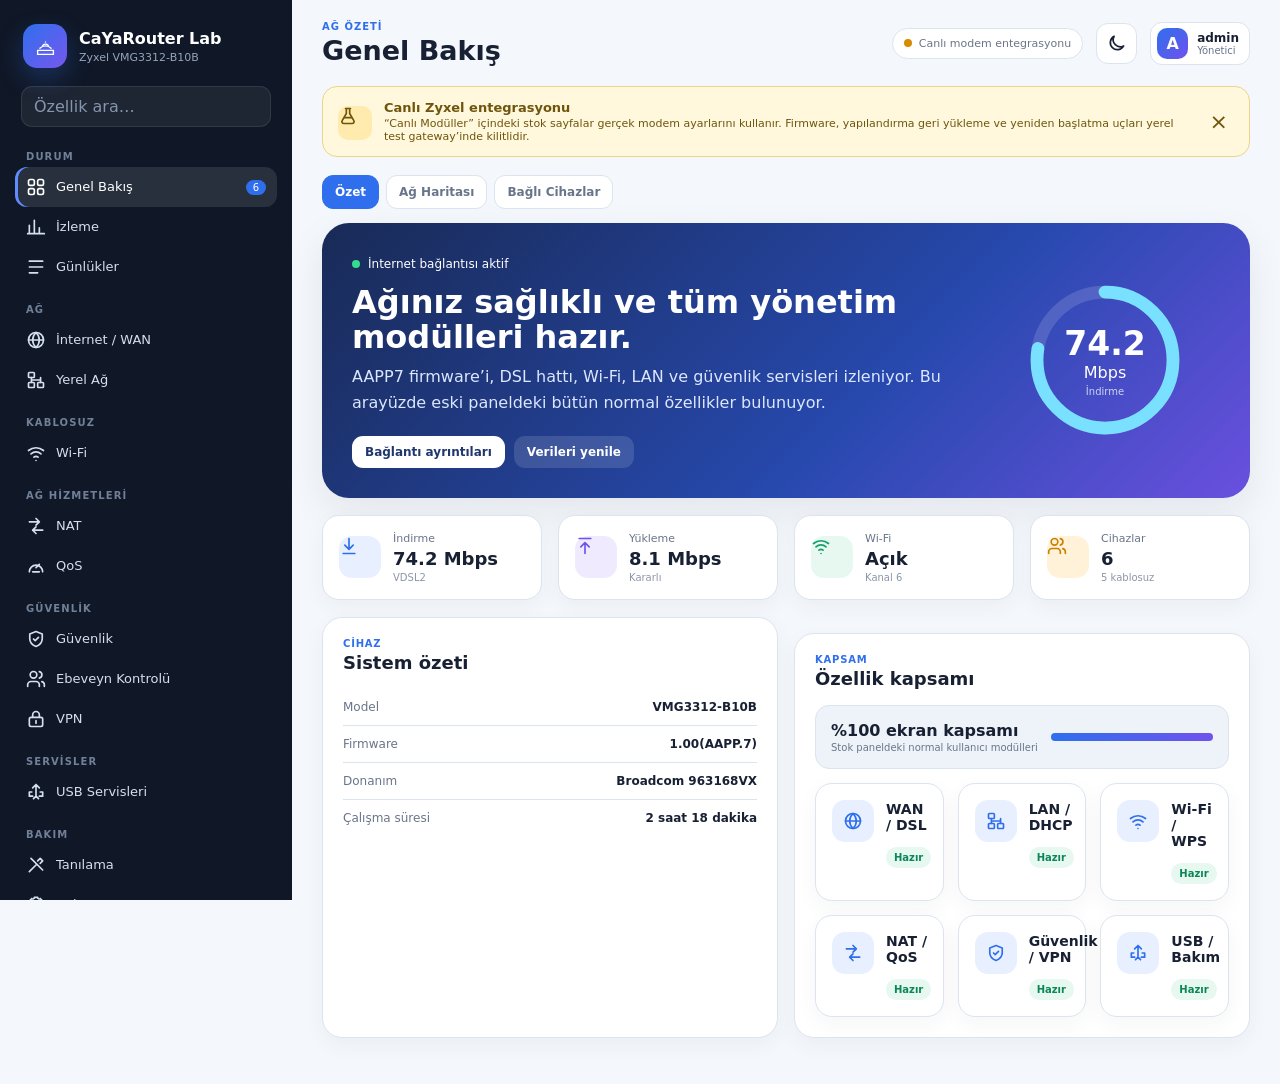
==== commit 63aab92a: "feat: integrate live Zyxel modules and validate release firmware" ====
--- a/ui-prototype/index.html
+++ b/ui-prototype/index.html
@@ -6,6 +6,7 @@
   <meta name="color-scheme" content="light dark">
   <title>CaYaRouter Lab — Zyxel VMG3312-B10B</title>
   <link rel="stylesheet" href="full-styles.css">
+  <link rel="stylesheet" href="live-styles.css">
 </head>
 <body>
   <div class="app-shell">
@@ -19,7 +20,7 @@
       <div class="nav-search"><input id="menuSearch" type="search" placeholder="Özellik ara…" aria-label="Menüde ara"></div>
       <nav id="mainNav" aria-label="Yönetim menüsü"></nav>
       <div class="sidebar-footer">
-        <div class="health-row"><i class="health-dot"></i><div><strong>Modem çevrimiçi</strong><small>1.00(AAPP.7) • Demo veri katmanı</small></div></div>
+        <div class="health-row"><i class="health-dot"></i><div><strong>Modem çevrimiçi</strong><small>1.00(AAPP.7) • Canlı Zyxel modülleri</small></div></div>
       </div>
     </aside>
 
@@ -30,7 +31,7 @@
           <div><p class="eyebrow" id="pageEyebrow">Ağ özeti</p><h1 id="pageTitle">Genel Bakış</h1></div>
         </div>
         <div class="topbar-actions">
-          <div class="mode-pill"><i></i> Tam özellik demo</div>
+          <div class="mode-pill"><i></i> Canlı modem entegrasyonu</div>
           <button class="icon-button" id="themeButton" aria-label="Temayı değiştir"><span data-icon="moon"></span></button>
           <button class="profile-button" type="button"><span class="avatar">A</span><span class="profile-copy"><strong>admin</strong><small>Yönetici</small></span></button>
         </div>
@@ -38,7 +39,7 @@
 
       <div class="safety-banner" id="safetyBanner">
         <span class="banner-icon" data-icon="flask"></span>
-        <div><strong>Hazır arayüz prototipi</strong><span>Tüm normal Zyxel özellikleri ekranlarda mevcut. Değişiklikler yalnızca tarayıcıdaki demo verisine kaydedilir; gerçek modeme gönderilmez.</span></div>
+        <div><strong>Canlı Zyxel entegrasyonu</strong><span>“Canlı Modüller” içindeki stok sayfalar gerçek modem ayarlarını kullanır. Firmware, yapılandırma geri yükleme ve yeniden başlatma uçları yerel test gateway’inde kilitlidir.</span></div>
         <button id="dismissBanner" aria-label="Bildirimi kapat">×</button>
       </div>
 
@@ -56,6 +57,7 @@
     </div>
   </div>
 
+  <script src="live-modules.js"></script>
   <script src="full-app.js"></script>
 </body>
 </html>
--- a/ui-prototype/live-styles.css
+++ b/ui-prototype/live-styles.css
@@ -0,0 +1 @@
+.live-summary{display:flex;align-items:center;justify-content:space-between;gap:16px;padding:16px 18px;margin-bottom:16px;border:1px solid var(--line);border-radius:16px;background:var(--surface)}.live-summary strong,.live-summary span{display:block}.live-summary strong{font-size:17px}.live-summary div span{margin-top:4px;color:var(--muted);font-size:11px}.live-toolbar{margin-bottom:16px}.live-group{margin-bottom:18px}.live-group-title{display:flex;align-items:center;justify-content:space-between;margin:0 2px 9px}.live-group-title span{font-weight:800;font-size:13px}.live-group-title small{color:var(--muted)}.live-grid{display:grid;grid-template-columns:repeat(3,minmax(0,1fr));gap:11px}.live-module-card{display:flex;align-items:center;gap:11px;width:100%;padding:14px;border:1px solid var(--line);border-radius:15px;background:var(--surface);color:var(--text);cursor:pointer;text-align:left;box-shadow:0 6px 18px rgba(28,39,64,.035)}.live-module-card:hover{border-color:var(--primary);transform:translateY(-1px)}.live-module-card.critical{border-color:rgba(211,58,44,.35)}.live-module-copy{min-width:0;flex:1}.live-module-copy strong,.live-module-copy small{display:block}.live-module-copy strong{font-size:12px}.live-module-copy small{margin-top:4px;color:var(--muted);font-size:9px}.live-open-mark{font-size:22px;color:var(--muted)}.live-viewer{border:1px solid var(--line);border-radius:17px;background:var(--surface);overflow:hidden}.live-viewer-header{display:flex;align-items:center;justify-content:space-between;gap:12px;padding:12px 14px;border-bottom:1px solid var(--line);background:var(--surface2)}.live-viewer-header small,.live-viewer-header strong{display:block}.live-viewer-header small{font-size:9px;color:var(--muted);text-transform:uppercase;letter-spacing:.08em}.live-viewer-header strong{font-size:13px;margin-top:2px}.live-viewer iframe{display:block;width:100%;height:min(74vh,900px);min-height:620px;border:0;background:#fff}@media(max-width:1180px){.live-grid{grid-template-columns:repeat(2,minmax(0,1fr))}}@media(max-width:680px){.live-grid{grid-template-columns:1fr}.live-summary{align-items:flex-start}.live-viewer iframe{min-height:540px}}
